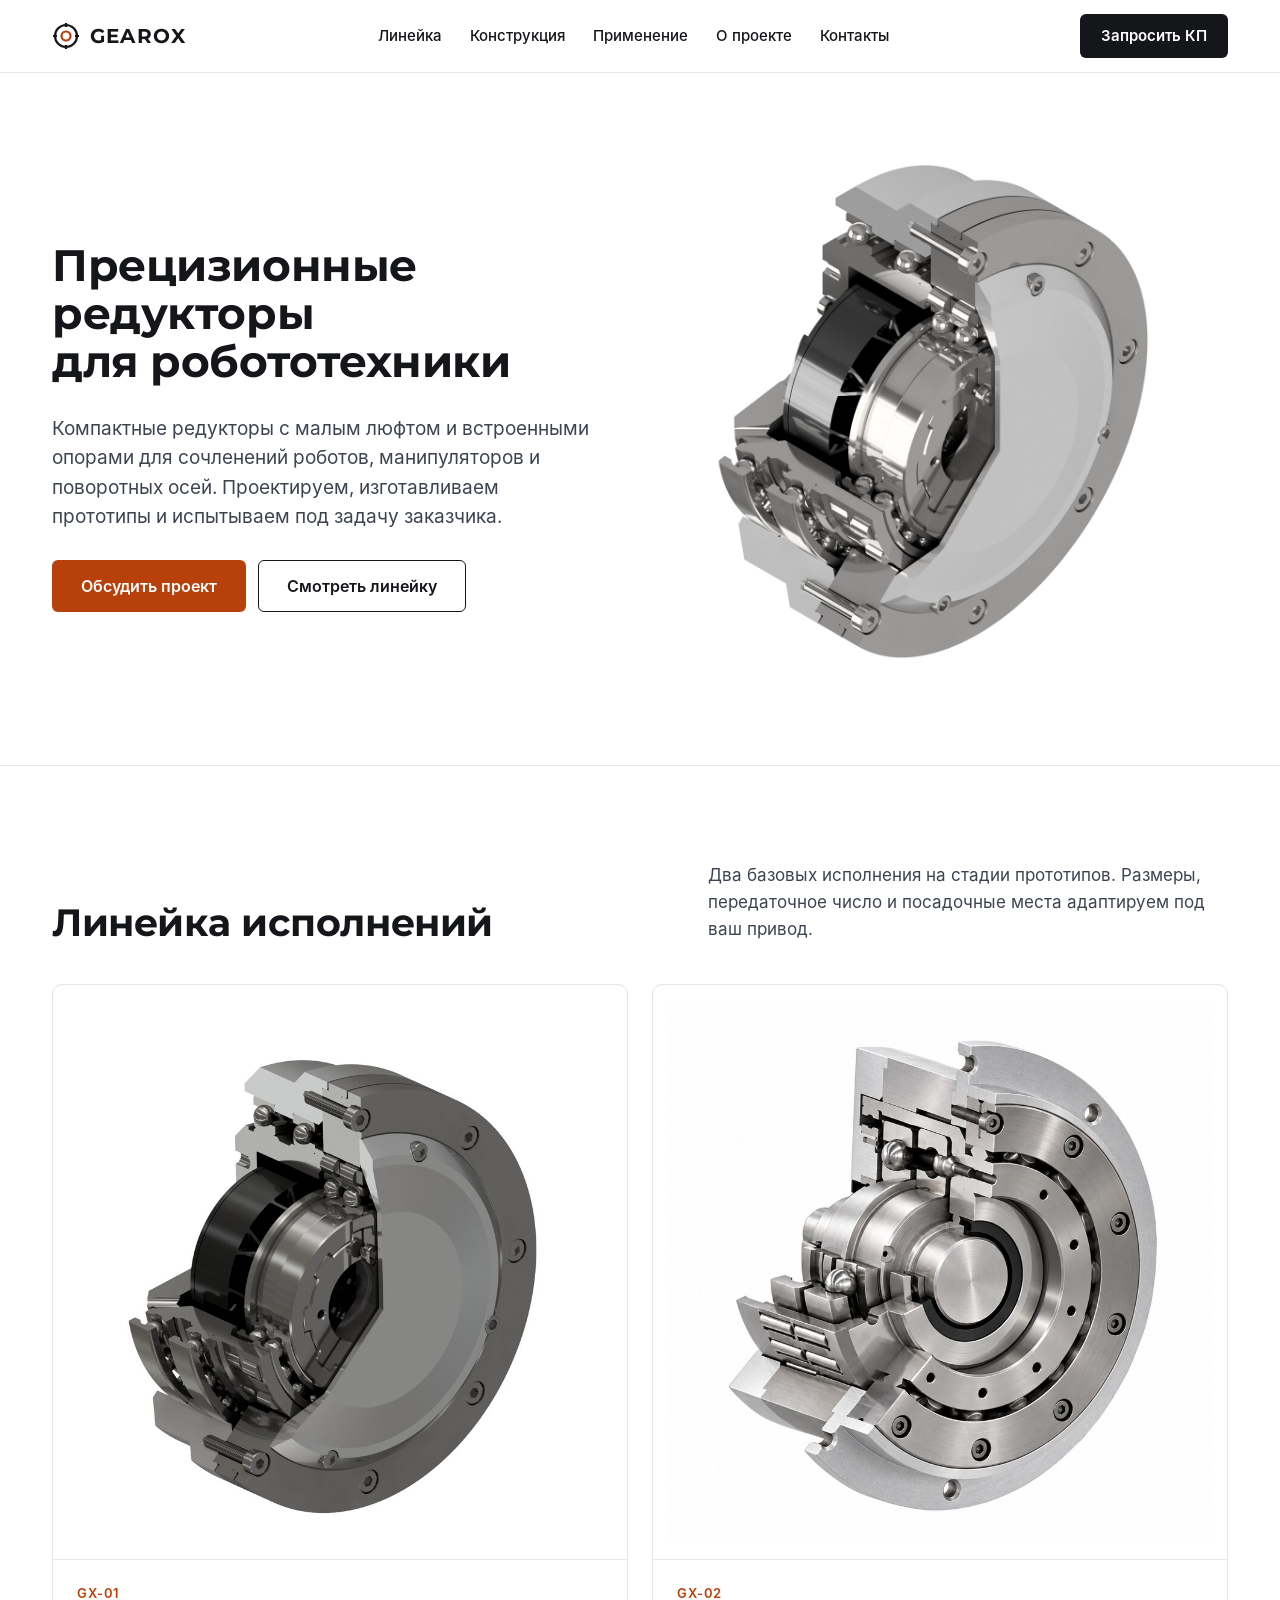
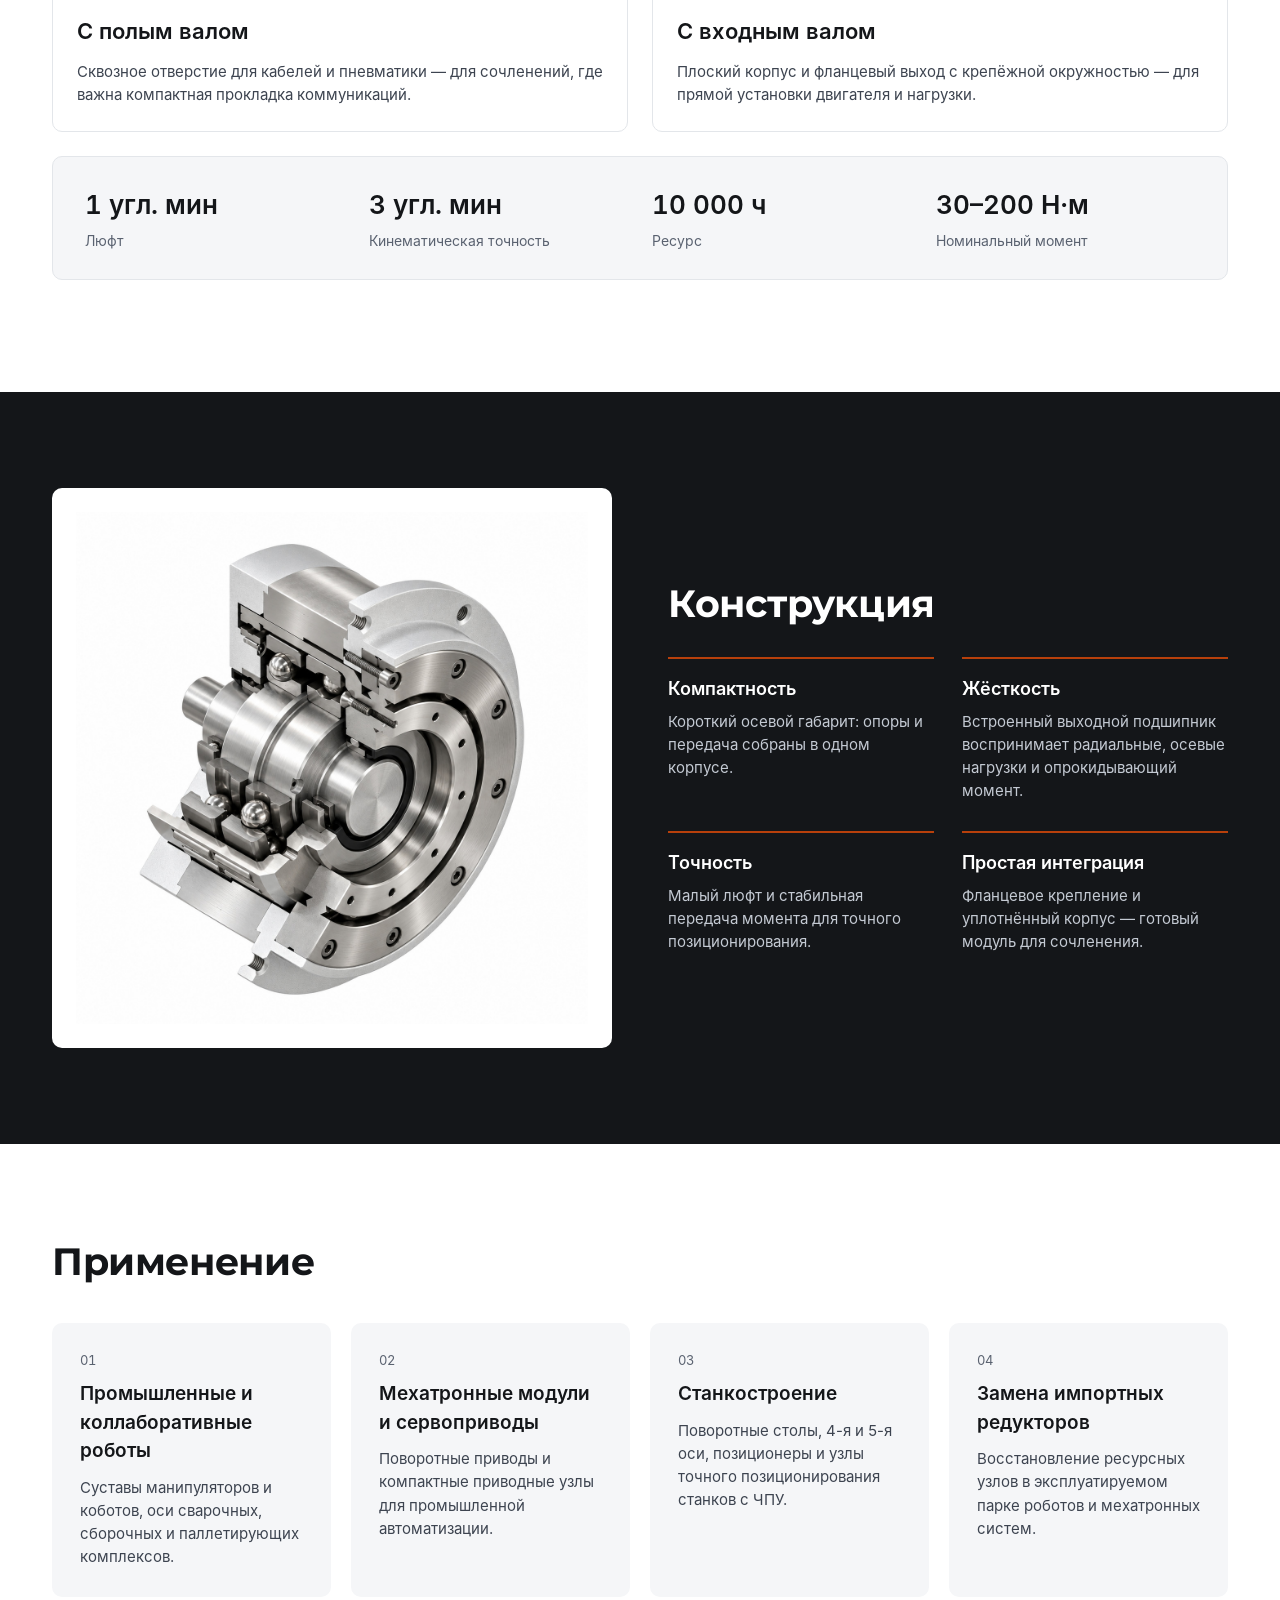
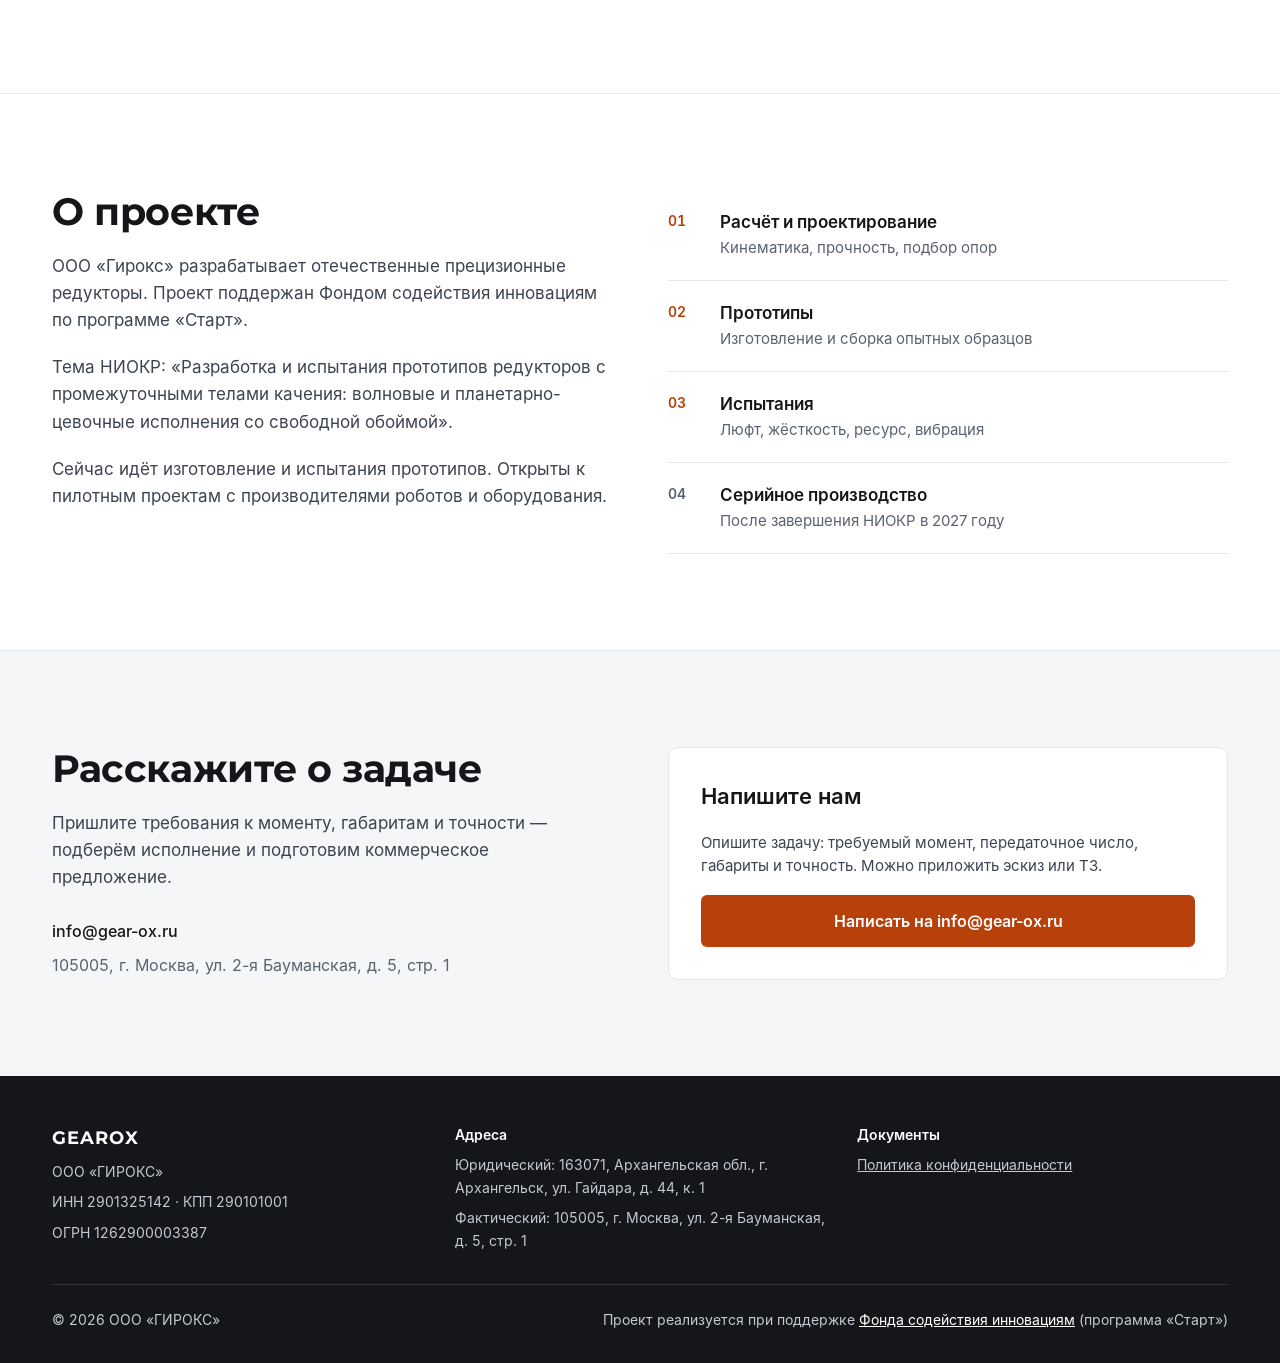
==== index.html @ 4a538ae2 "Лендинг Gearox Co-Authored-By: Claude Opus 5.5 <noreply@anthropic.com> Claude-Session: https://claud" ====
<!doctype html>
<html lang="ru">
<head>
<meta charset="utf-8">
<meta name="viewport" content="width=device-width, initial-scale=1">
<title>Gearox — прецизионные редукторы для робототехники | ООО «ГИРОКС»</title>
<meta name="description" content="Разработка и испытания прецизионных редукторов с промежуточными телами качения для роботов, мехатронных модулей и станков. Люфт 1 угл. мин, ресурс 10 000 ч, момент 30–200 Н·м.">
<link rel="canonical" href="https://gear-ox.ru/">
<meta name="robots" content="index, follow">
<meta name="theme-color" content="#141619">
<link rel="icon" href="favicon.svg" type="image/svg+xml">
<link rel="icon" href="favicon.ico" sizes="32x32">
<link rel="apple-touch-icon" href="apple-touch-icon.png">
<meta property="og:type" content="website">
<meta property="og:locale" content="ru_RU">
<meta property="og:site_name" content="Gearox">
<meta property="og:title" content="Gearox — прецизионные редукторы для робототехники">
<meta property="og:description" content="Компактные редукторы с малым люфтом для роботов, мехатронных модулей и станков. ООО «ГИРОКС».">
<meta property="og:url" content="https://gear-ox.ru/">
<meta property="og:image" content="https://gear-ox.ru/assets/img/og.jpg">
<meta property="og:image:width" content="1200">
<meta property="og:image:height" content="630">
<meta name="twitter:card" content="summary_large_image">
<link rel="preload" href="assets/fonts/montserrat-700.woff" as="font" type="font/woff" crossorigin>
<link rel="stylesheet" href="assets/style.css">
<script type="application/ld+json">
{"@context":"https://schema.org","@type":"Organization","name":"ООО «ГИРОКС»","alternateName":"Gearox","url":"https://gear-ox.ru/","logo":"https://gear-ox.ru/favicon.svg","email":"info@gear-ox.ru","taxID":"2901325142","address":{"@type":"PostalAddress","streetAddress":"ул. 2-я Бауманская, д. 5, стр. 1","addressLocality":"Москва","postalCode":"105005","addressCountry":"RU"}}
</script>
</head>
<body>
<a class="skip" href="#main">Перейти к содержимому</a>

<header class="header">
<div class="wrap">
<a class="logo" href="#top" aria-label="Gearox — на главную">
<svg width="28" height="28" viewBox="0 0 28 28" fill="none" aria-hidden="true"><circle cx="14" cy="14" r="11" stroke="#141619" stroke-width="2.2"/><circle cx="14" cy="14" r="4.5" stroke="#B8400B" stroke-width="2.2"/><path d="M14 1v4M14 23v4M1 14h4M23 14h4" stroke="#141619" stroke-width="2.2"/></svg>
<span>GEAROX</span>
</a>
<nav class="nav" aria-label="Основная навигация">
<a href="#line">Линейка</a>
<a href="#design">Конструкция</a>
<a href="#apps">Применение</a>
<a href="#about">О проекте</a>
<a href="#contact">Контакты</a>
</nav>
<a class="btn btn-dark" href="#contact">Запросить КП</a>
</div>
</header>

<main id="main">

<section id="top" class="wrap hero">
<div class="hero-text">
<h1>Прецизионные редукторы для&nbsp;робототехники</h1>
<p class="lead">Компактные редукторы с малым люфтом и встроенными опорами для сочленений роботов, манипуляторов и поворотных осей. Проектируем, изготавливаем прототипы и испытываем под задачу заказчика.</p>
<div class="actions">
<a class="btn btn-accent" href="#contact">Обсудить проект</a>
<a class="btn btn-outline" href="#line">Смотреть линейку</a>
</div>
</div>
<div class="hero-img">
<img src="assets/img/hero.jpg" width="1200" height="1200" alt="Редуктор Gearox в разрезе: корпус, тела качения и выходной фланец" fetchpriority="high">
</div>
</section>

<div class="rule"></div>

<section id="line" class="wrap section">
<div class="section-head">
<h2>Линейка исполнений</h2>
<p class="body">Два базовых исполнения на стадии прототипов. Размеры, передаточное число и посадочные места адаптируем под ваш привод.</p>
</div>
<div class="cards">
<article class="card">
<div class="card-img"><img src="assets/img/gx-01.jpg" width="900" height="900" loading="lazy" alt="Исполнение GX-01 с полым валом, разрез"></div>
<div class="card-body">
<div class="label">GX-01</div>
<h3>С полым валом</h3>
<p class="small">Сквозное отверстие для кабелей и пневматики — для сочленений, где важна компактная прокладка коммуникаций.</p>
</div>
</article>
<article class="card">
<div class="card-img"><img src="assets/img/gx-02.jpg" width="900" height="900" loading="lazy" alt="Исполнение GX-02 с входным валом, разрез"></div>
<div class="card-body">
<div class="label">GX-02</div>
<h3>С входным валом</h3>
<p class="small">Плоский корпус и фланцевый выход с крепёжной окружностью — для прямой установки двигателя и нагрузки.</p>
</div>
</article>
</div>
<dl class="specs" aria-label="Характеристики">
<div><dt>Люфт</dt><dd>1 угл. мин</dd></div>
<div><dt>Кинематическая точность</dt><dd>3 угл. мин</dd></div>
<div><dt>Ресурс</dt><dd>10&nbsp;000 ч</dd></div>
<div><dt>Номинальный момент</dt><dd>30–200 Н·м</dd></div>
</dl>
</section>

<section id="design" class="dark">
<div class="wrap section design">
<div class="design-img"><img src="assets/img/design.jpg" width="1254" height="1254" loading="lazy" alt="Разрез редуктора: корпус, шариковые и роликовые опоры, уплотнение"></div>
<div>
<h2>Конструкция</h2>
<div class="features">
<div><h3>Компактность</h3><p>Короткий осевой габарит: опоры и передача собраны в одном корпусе.</p></div>
<div><h3>Жёсткость</h3><p>Встроенный выходной подшипник воспринимает радиальные, осевые нагрузки и опрокидывающий момент.</p></div>
<div><h3>Точность</h3><p>Малый люфт и стабильная передача момента для точного позиционирования.</p></div>
<div><h3>Простая интеграция</h3><p>Фланцевое крепление и уплотнённый корпус — готовый модуль для сочленения.</p></div>
</div>
</div>
</div>
</section>

<section id="apps" class="wrap section">
<h2>Применение</h2>
<div class="apps">
<div class="app"><div class="num">01</div><h3>Промышленные и коллаборативные роботы</h3><p class="small">Суставы манипуляторов и коботов, оси сварочных, сборочных и паллетирующих комплексов.</p></div>
<div class="app"><div class="num">02</div><h3>Мехатронные модули и сервоприводы</h3><p class="small">Поворотные приводы и компактные приводные узлы для промышленной автоматизации.</p></div>
<div class="app"><div class="num">03</div><h3>Станкостроение</h3><p class="small">Поворотные столы, 4-я и 5-я оси, позиционеры и узлы точного позиционирования станков с ЧПУ.</p></div>
<div class="app"><div class="num">04</div><h3>Замена импортных редукторов</h3><p class="small">Восстановление ресурсных узлов в эксплуатируемом парке роботов и мехатронных систем.</p></div>
</div>
</section>

<section id="about" class="rule">
<div class="wrap section two">
<div class="stack">
<h2>О проекте</h2>
<p class="body">ООО «Гирокс» разрабатывает отечественные прецизионные редукторы. Проект поддержан Фондом содействия инновациям по программе «Старт».</p>
<p class="body">Тема НИОКР: «Разработка и испытания прототипов редукторов с промежуточными телами качения: волновые и планетарно-цевочные исполнения со свободной обоймой».</p>
<p class="body">Сейчас идёт изготовление и испытания прототипов. Открыты к пилотным проектам с производителями роботов и оборудования.</p>
</div>
<ol class="steps">
<li><span class="n">01</span><div><strong>Расчёт и проектирование</strong><span class="d">Кинематика, прочность, подбор опор</span></div></li>
<li><span class="n">02</span><div><strong>Прототипы</strong><span class="d">Изготовление и сборка опытных образцов</span></div></li>
<li><span class="n">03</span><div><strong>Испытания</strong><span class="d">Люфт, жёсткость, ресурс, вибрация</span></div></li>
<li><span class="n off">04</span><div><strong>Серийное производство</strong><span class="d">После завершения НИОКР в 2027 году</span></div></li>
</ol>
</div>
</section>

<section id="contact" class="contact">
<div class="wrap section two">
<div class="stack">
<h2>Расскажите о задаче</h2>
<p class="body">Пришлите требования к моменту, габаритам и точности — подберём исполнение и подготовим коммерческое предложение.</p>
<div class="contacts">
<a href="mailto:info@gear-ox.ru">info@gear-ox.ru</a>
<span style="color:#5A6270">105005, г. Москва, ул. 2-я Бауманская, д. 5, стр. 1</span>
</div>
</div>
<div class="form">
<h3 style="font-size:22px">Напишите нам</h3>
<p class="small">Опишите задачу: требуемый момент, передаточное число, габариты и точность. Можно приложить эскиз или ТЗ.</p>
<a class="btn btn-accent" href="mailto:info@gear-ox.ru?subject=%D0%97%D0%B0%D0%BF%D1%80%D0%BE%D1%81%20%D1%81%20%D1%81%D0%B0%D0%B9%D1%82%D0%B0%20Gearox">Написать на info@gear-ox.ru</a>
</div>
</div>
</section>

</main>

<footer class="footer">
<div class="wrap">
<div class="footer-grid">
<div><span class="brand">GEAROX</span><span>ООО «ГИРОКС»</span><span>ИНН 2901325142 · КПП 290101001</span><span>ОГРН 1262900003387</span></div>
<div><span class="t">Адреса</span><span>Юридический: 163071, Архангельская обл., г. Архангельск, ул. Гайдара, д. 44, к. 1</span><span>Фактический: 105005, г. Москва, ул. 2-я Бауманская, д. 5, стр. 1</span></div>
<div><span class="t">Документы</span><a href="privacy.html">Политика конфиденциальности</a></div>
</div>
<div class="footer-bottom"><span>© 2026 ООО «ГИРОКС»</span><span>Проект реализуется при поддержке <a href="https://fasie.ru" rel="noopener" style="color:#fff">Фонда содействия инновациям</a> (программа «Старт»)</span></div>
</div>
</footer>

</body>
</html>
---- assets/style.css ----
@font-face{font-family:Inter;src:url(fonts/inter-400.woff) format("woff");font-weight:400;font-display:swap}
@font-face{font-family:Inter;src:url(fonts/inter-500.woff) format("woff");font-weight:500;font-display:swap}
@font-face{font-family:Inter;src:url(fonts/inter-600.woff) format("woff");font-weight:600;font-display:swap}
@font-face{font-family:Montserrat;src:url(fonts/montserrat-700.woff) format("woff");font-weight:700;font-display:swap}

:root{--ink:#141619;--text:#3D4450;--muted:#5A6270;--line:#E3E6EA;--soft:#F5F6F8;--accent:#B8400B;--accent-dark:#9A3509;--on-dark:#C4CAD3}
*{box-sizing:border-box}
html{scroll-behavior:smooth;-webkit-text-size-adjust:100%}
body{margin:0;background:#fff;color:var(--ink);font-family:Inter,system-ui,-apple-system,"Segoe UI",Roboto,sans-serif;font-size:16px;line-height:1.5}
img{max-width:100%;height:auto;display:block}
a{color:var(--ink)}a:hover{color:var(--accent)}
:focus-visible{outline:3px solid var(--accent);outline-offset:2px}
.wrap{max-width:1240px;margin:0 auto;padding:0 32px}
@media (max-width:600px){.wrap{padding:0 20px}}
.skip{position:absolute;left:-9999px}.skip:focus{left:16px;top:16px;background:#fff;padding:8px 12px;z-index:10}
h1,h2{font-family:Montserrat,Inter,sans-serif;font-weight:700;margin:0;letter-spacing:-.01em}
h1{font-size:clamp(28px,3.4vw,48px);line-height:1.1}
h2{font-size:clamp(28px,3vw,42px);line-height:1.12}
h3{margin:0;font-weight:600}
p{margin:0}
.lead{font-size:19px;line-height:1.55;color:var(--text);max-width:540px}
.body{font-size:17px;line-height:1.6;color:var(--text)}
.small{font-size:15px;line-height:1.55;color:var(--text)}
.label{font-size:13px;font-weight:600;letter-spacing:.04em;color:var(--accent)}
.btn{display:inline-flex;align-items:center;justify-content:center;min-height:52px;padding:0 28px;border-radius:6px;font-weight:600;font-size:16px;text-decoration:none;border:1.5px solid transparent;cursor:pointer;font-family:inherit}
.btn-accent{background:var(--accent);color:#fff}.btn-accent:hover{background:var(--accent-dark);color:#fff}
.btn-outline{border-color:var(--ink);color:var(--ink);background:transparent}.btn-outline:hover{background:var(--ink);color:#fff}
.btn-dark{background:var(--ink);color:#fff;min-height:44px;padding:0 20px;font-size:15px}.btn-dark:hover{background:#000;color:#fff}

/* header */
.header{border-bottom:1px solid var(--line);background:#fff;position:sticky;top:0;z-index:5}
.header .wrap{display:flex;flex-wrap:wrap;align-items:center;justify-content:space-between;gap:12px 32px;padding-top:14px;padding-bottom:14px}
.logo{display:flex;align-items:center;gap:10px;text-decoration:none;color:var(--ink)}
.logo span{font-family:Montserrat,sans-serif;font-weight:700;font-size:20px;letter-spacing:.06em}
.nav{display:flex;flex-wrap:wrap;gap:4px 28px;font-size:15px;font-weight:500}
.nav a{text-decoration:none;padding:10px 0}
@media (max-width:860px){.header{position:static}.nav{order:3;width:100%;gap:0 20px}}

/* sections */
.hero{display:grid;grid-template-columns:repeat(auto-fit,minmax(min(100%,460px),1fr));gap:48px;align-items:center;padding-top:72px;padding-bottom:56px}
.hero-text{display:flex;flex-direction:column;gap:28px}
.actions{display:flex;flex-wrap:wrap;gap:12px}
.hero-img{display:flex;justify-content:center}.hero-img img{width:100%;max-width:600px}
.rule{border-top:1px solid var(--line)}
.section{padding-top:96px;padding-bottom:96px}
@media (max-width:600px){.section{padding-top:64px;padding-bottom:64px}.hero{padding-top:40px}}
.section-head{display:flex;flex-wrap:wrap;justify-content:space-between;align-items:flex-end;gap:16px 48px;margin-bottom:40px}
.section-head p{max-width:520px}
.cards{display:grid;grid-template-columns:repeat(auto-fit,minmax(min(100%,340px),1fr));gap:24px}
.card{border:1px solid var(--line);border-radius:10px;overflow:hidden;display:flex;flex-direction:column}
.card-img{padding:16px;border-bottom:1px solid var(--line)}.card-img img{width:100%;aspect-ratio:1/1;object-fit:contain}
.card-body{padding:24px;display:flex;flex-direction:column;gap:12px}.card-body h3{font-size:22px}
.specs{margin-top:24px;border:1px solid var(--line);border-radius:10px;background:var(--soft);padding:28px 32px;display:grid;grid-template-columns:repeat(auto-fit,minmax(200px,1fr));gap:24px}
.specs dt{font-size:14px;color:var(--muted);order:2}.specs dd{margin:0;font-size:26px;font-weight:600;font-variant-numeric:tabular-nums;order:1}
.specs div{display:flex;flex-direction:column;gap:6px}
.dark{background:var(--ink);color:#fff}
.design{display:grid;grid-template-columns:repeat(auto-fit,minmax(min(100%,460px),1fr));gap:56px;align-items:center}
.design-img{background:#fff;border-radius:10px;padding:24px}
.features{display:grid;grid-template-columns:repeat(auto-fit,minmax(220px,1fr));gap:28px;margin-top:32px}
.features div{border-top:2px solid var(--accent);padding-top:16px;display:flex;flex-direction:column;gap:8px}
.features h3{font-size:18px}.features p{font-size:15px;line-height:1.55;color:var(--on-dark)}
.apps{display:grid;grid-template-columns:repeat(auto-fit,minmax(240px,1fr));gap:20px;margin-top:40px}
.app{background:var(--soft);border-radius:10px;padding:28px;display:flex;flex-direction:column;gap:10px}
.app .num{font-size:13px;color:var(--muted);font-variant-numeric:tabular-nums}.app h3{font-size:19px}
.two{display:grid;grid-template-columns:repeat(auto-fit,minmax(min(100%,460px),1fr));gap:56px;align-items:start}
.stack{display:flex;flex-direction:column;gap:20px}
.steps{margin:0;padding:0;list-style:none}
.steps li{display:flex;gap:20px;padding:20px 0;border-bottom:1px solid var(--line)}
.steps .n{font-size:14px;font-weight:600;color:var(--accent);min-width:32px;font-variant-numeric:tabular-nums}
.steps .n.off{color:var(--muted)}
.steps strong{display:block;font-size:17px;font-weight:600}.steps span.d{font-size:15px;color:var(--muted)}
.contact{background:var(--soft);border-top:1px solid var(--line)}
.contacts{display:flex;flex-direction:column;gap:10px;font-size:16px;margin-top:8px}
.contacts a{text-decoration:none;font-weight:500}
.form{background:#fff;border:1px solid var(--line);border-radius:10px;padding:32px;display:flex;flex-direction:column;gap:18px}
@media (max-width:600px){.form{padding:20px}}
.row{display:grid;grid-template-columns:repeat(auto-fit,minmax(200px,1fr));gap:18px}
.field{display:flex;flex-direction:column;gap:6px;font-size:14px;font-weight:500}
.field input,.field textarea{min-height:44px;padding:10px 12px;border:1px solid #9AA2AE;border-radius:6px;font:inherit;font-weight:400;font-size:16px;color:var(--ink);background:#fff}
.field textarea{resize:vertical;min-height:110px}
.check{display:flex;gap:10px;align-items:flex-start;font-size:14px;line-height:1.5;color:var(--text)}
.check input{width:20px;height:20px;margin:1px 0 0;flex:none;accent-color:var(--accent)}
.hp{position:absolute;left:-9999px;width:1px;height:1px;overflow:hidden}
.notice{padding:14px 16px;border-radius:6px;font-size:15px}
.notice.ok{background:#E7F4EC;color:#14532D}.notice.err{background:#FDECEC;color:#7F1D1D}
.footer{background:var(--ink);color:var(--on-dark);font-size:14px;line-height:1.6}
.footer .wrap{padding-top:48px;padding-bottom:32px}
.footer-grid{display:grid;grid-template-columns:repeat(auto-fit,minmax(min(100%,260px),1fr));gap:32px}
.footer-grid div{display:flex;flex-direction:column;gap:8px}
.footer .t{color:#fff;font-weight:600}
.footer a{color:var(--on-dark)}.footer a:hover{color:#fff}
.footer-bottom{border-top:1px solid #2E333A;margin-top:32px;padding-top:24px;display:flex;flex-wrap:wrap;justify-content:space-between;gap:12px 32px}
.footer .brand{font-family:Montserrat,sans-serif;font-weight:700;font-size:18px;color:#fff;letter-spacing:.06em}

/* legal pages */
.doc{max-width:820px;padding-top:56px;padding-bottom:96px}
.doc h1{font-size:clamp(28px,3.4vw,40px);margin-bottom:12px}
.doc h2{font-size:22px;margin:40px 0 12px;font-family:Inter,sans-serif;font-weight:600;letter-spacing:0}
.doc p,.doc li{font-size:16px;line-height:1.65;color:var(--text)}
.doc p+p{margin-top:12px}
.doc ul{padding-left:22px;margin:12px 0}.doc li+li{margin-top:6px}
.doc .meta{color:var(--muted);font-size:15px}
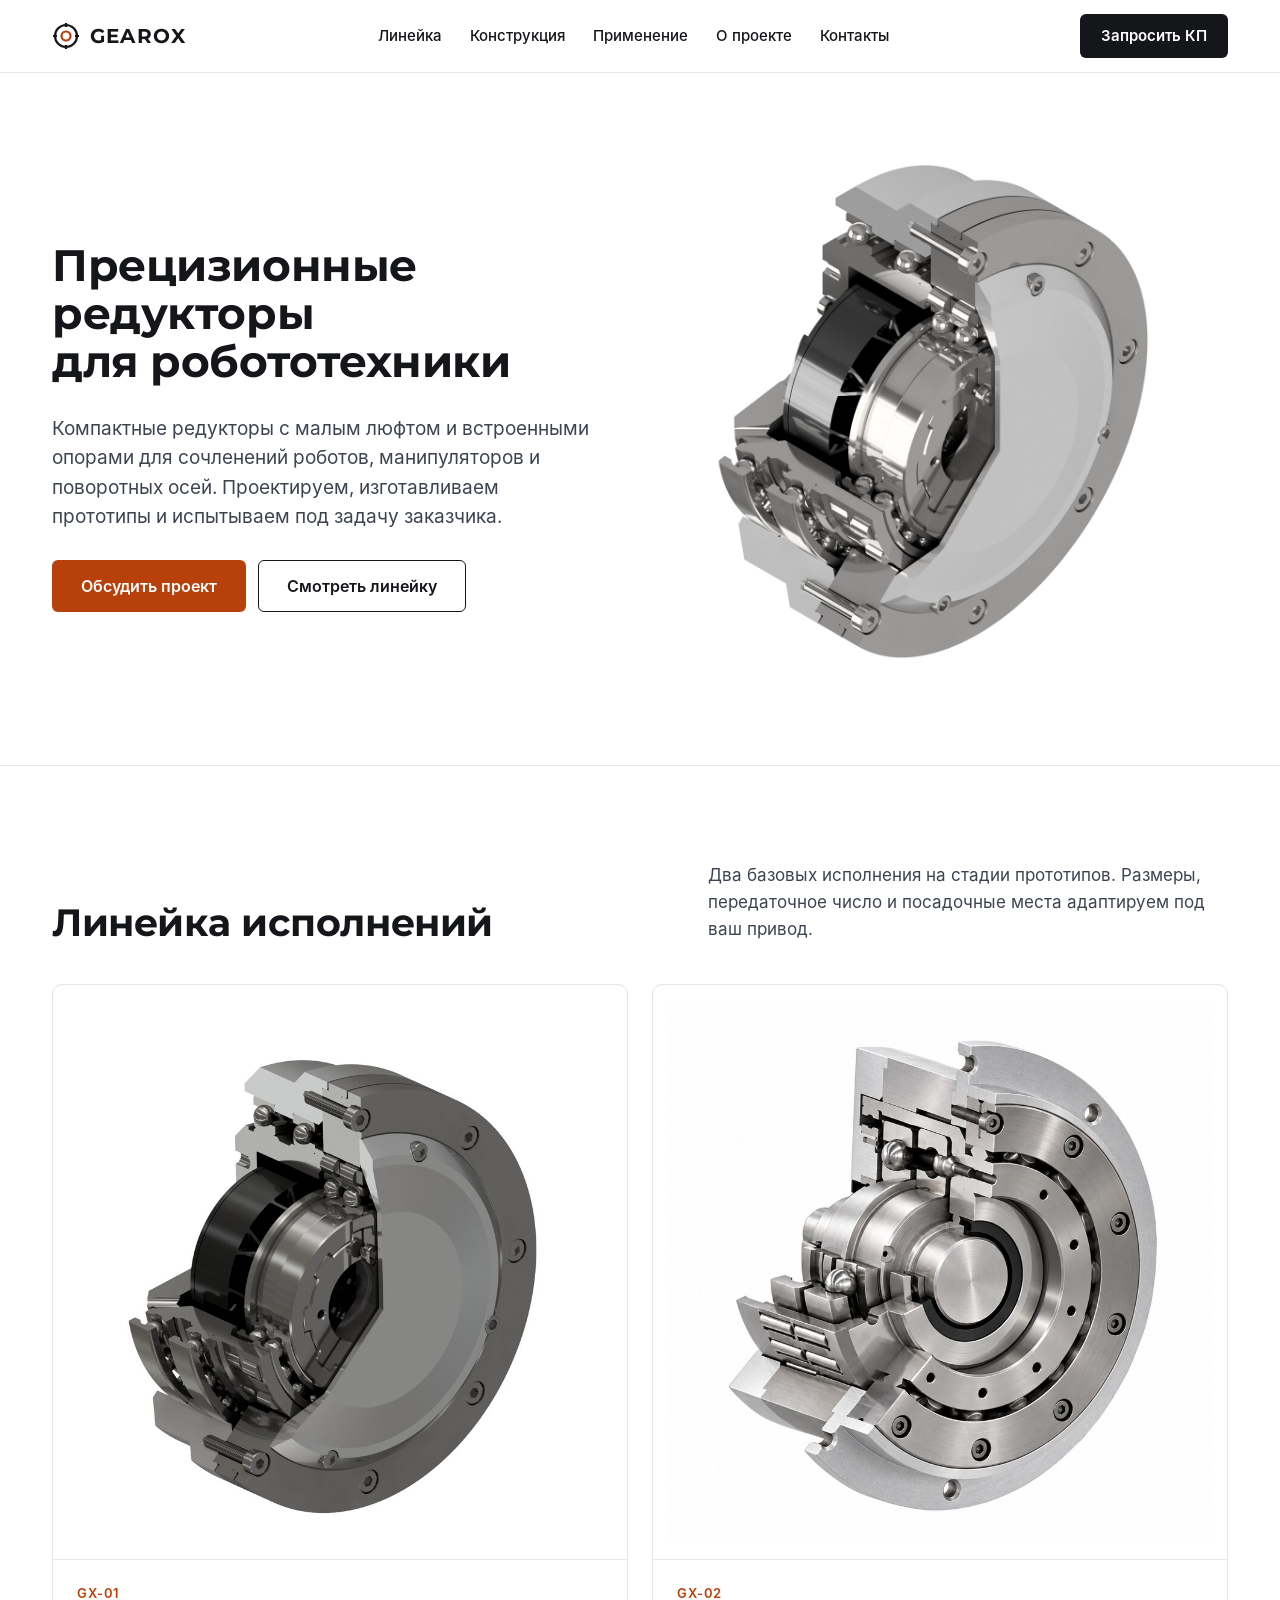
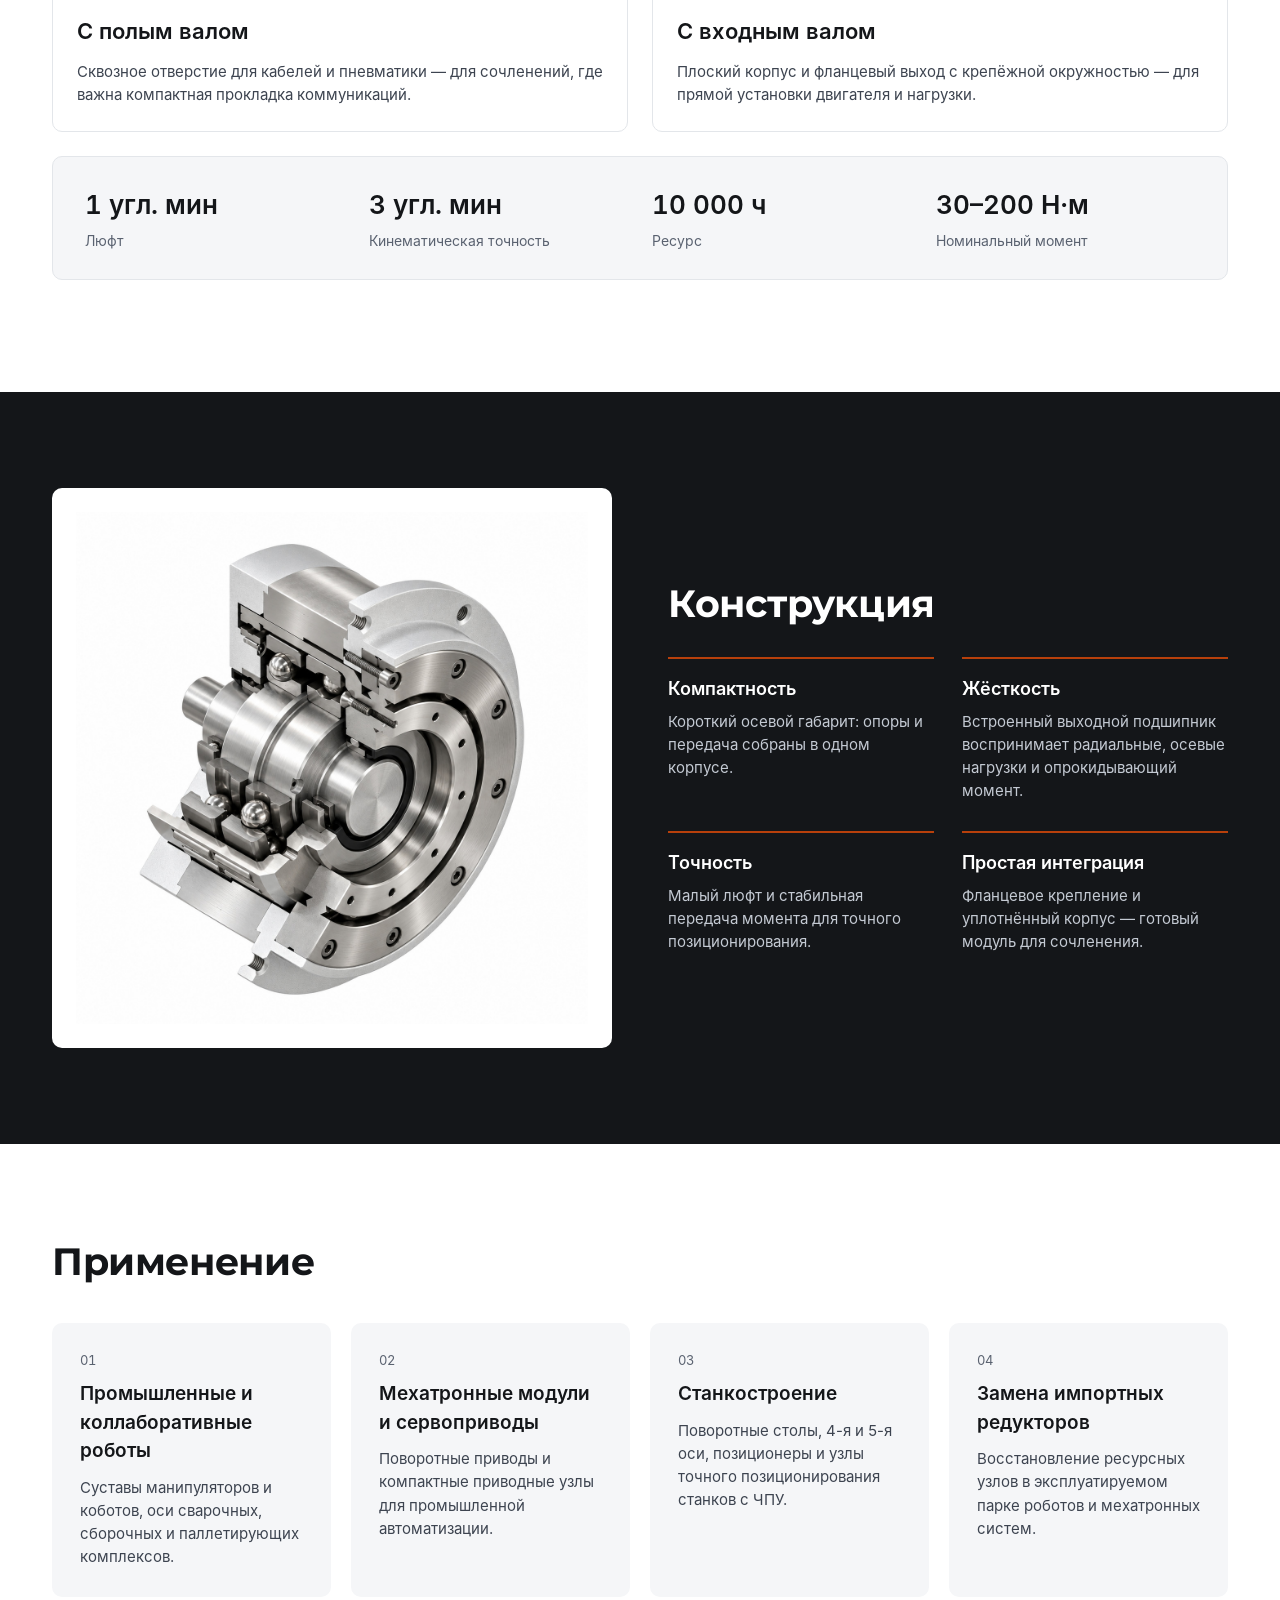
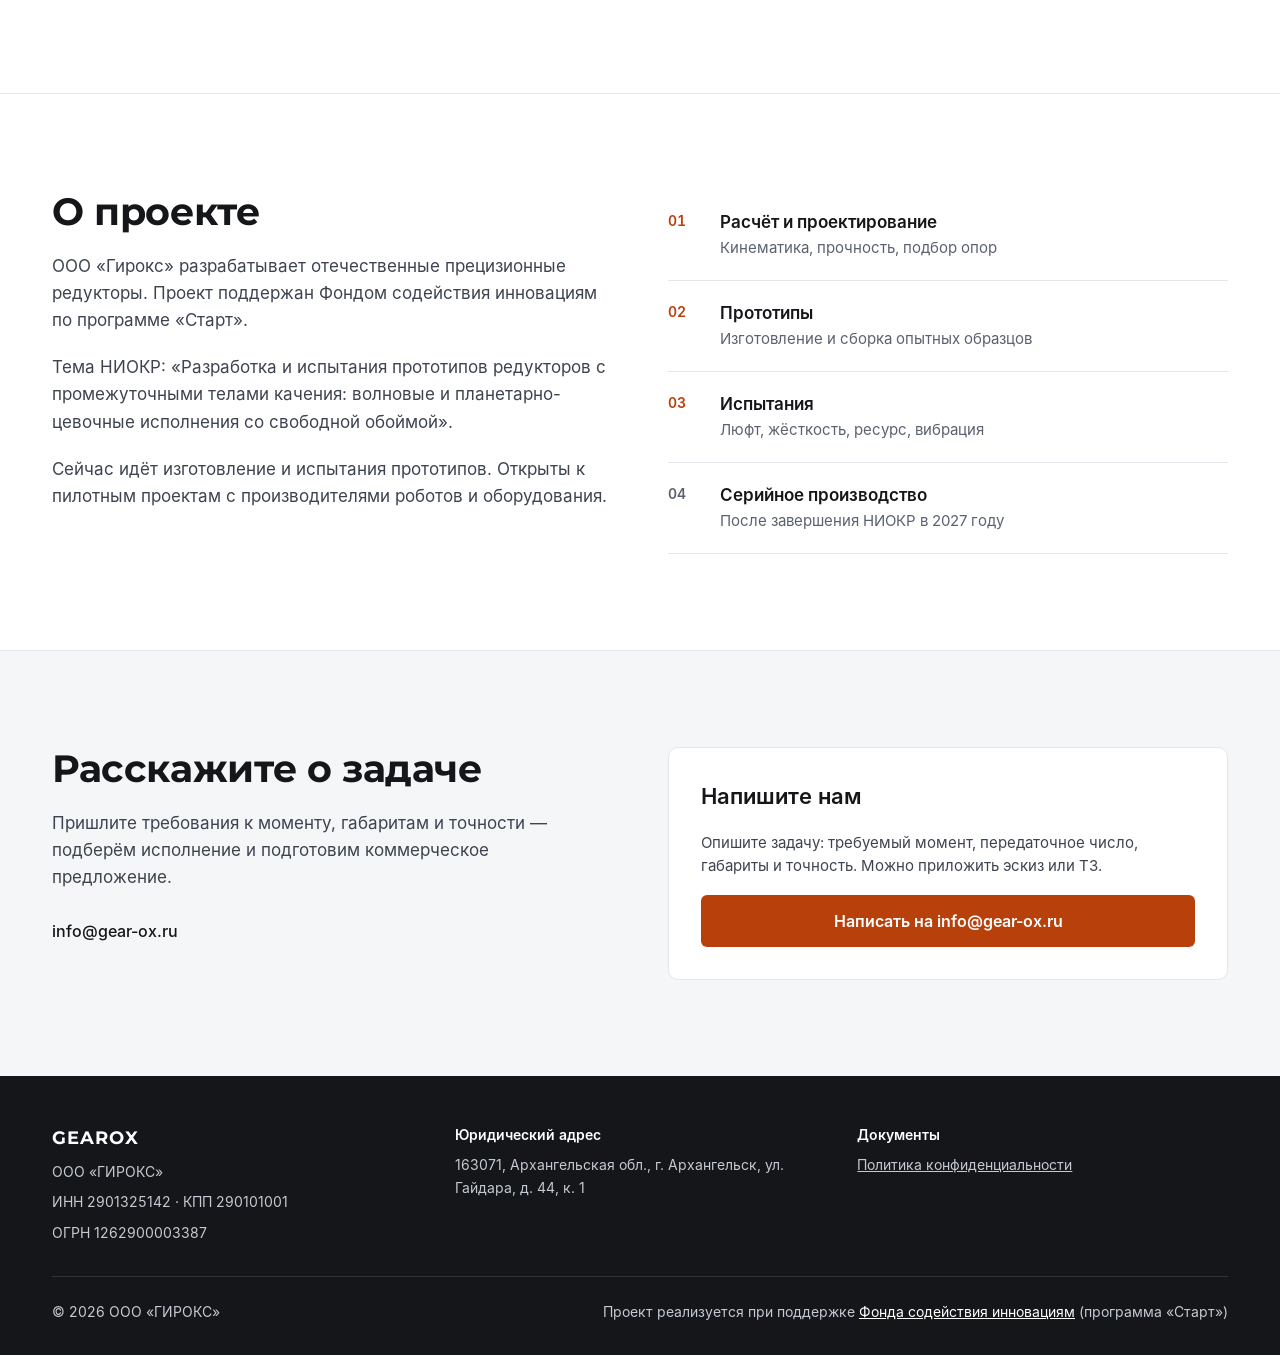
==== commit 3e98638c: "Убрать фактический адрес Co-Authored-By: Claude Opus 5.5 <noreply@anthropic.com> Claude-Session: htt" ====
--- a/index.html
+++ b/index.html
@@ -24,7 +24,7 @@
 <link rel="preload" href="assets/fonts/montserrat-700.woff" as="font" type="font/woff" crossorigin>
 <link rel="stylesheet" href="assets/style.css">
 <script type="application/ld+json">
-{"@context":"https://schema.org","@type":"Organization","name":"ООО «ГИРОКС»","alternateName":"Gearox","url":"https://gear-ox.ru/","logo":"https://gear-ox.ru/favicon.svg","email":"info@gear-ox.ru","taxID":"2901325142","address":{"@type":"PostalAddress","streetAddress":"ул. 2-я Бауманская, д. 5, стр. 1","addressLocality":"Москва","postalCode":"105005","addressCountry":"RU"}}
+{"@context":"https://schema.org","@type":"Organization","name":"ООО «ГИРОКС»","alternateName":"Gearox","url":"https://gear-ox.ru/","logo":"https://gear-ox.ru/favicon.svg","email":"info@gear-ox.ru","taxID":"2901325142"}
 </script>
 </head>
 <body>
@@ -145,7 +145,6 @@
 <p class="body">Пришлите требования к моменту, габаритам и точности — подберём исполнение и подготовим коммерческое предложение.</p>
 <div class="contacts">
 <a href="mailto:info@gear-ox.ru">info@gear-ox.ru</a>
-<span style="color:#5A6270">105005, г. Москва, ул. 2-я Бауманская, д. 5, стр. 1</span>
 </div>
 </div>
 <div class="form">
@@ -162,7 +161,7 @@
 <div class="wrap">
 <div class="footer-grid">
 <div><span class="brand">GEAROX</span><span>ООО «ГИРОКС»</span><span>ИНН 2901325142 · КПП 290101001</span><span>ОГРН 1262900003387</span></div>
-<div><span class="t">Адреса</span><span>Юридический: 163071, Архангельская обл., г. Архангельск, ул. Гайдара, д. 44, к. 1</span><span>Фактический: 105005, г. Москва, ул. 2-я Бауманская, д. 5, стр. 1</span></div>
+<div><span class="t">Юридический адрес</span><span>163071, Архангельская обл., г. Архангельск, ул. Гайдара, д. 44, к. 1</span></div>
 <div><span class="t">Документы</span><a href="privacy.html">Политика конфиденциальности</a></div>
 </div>
 <div class="footer-bottom"><span>© 2026 ООО «ГИРОКС»</span><span>Проект реализуется при поддержке <a href="https://fasie.ru" rel="noopener" style="color:#fff">Фонда содействия инновациям</a> (программа «Старт»)</span></div>
